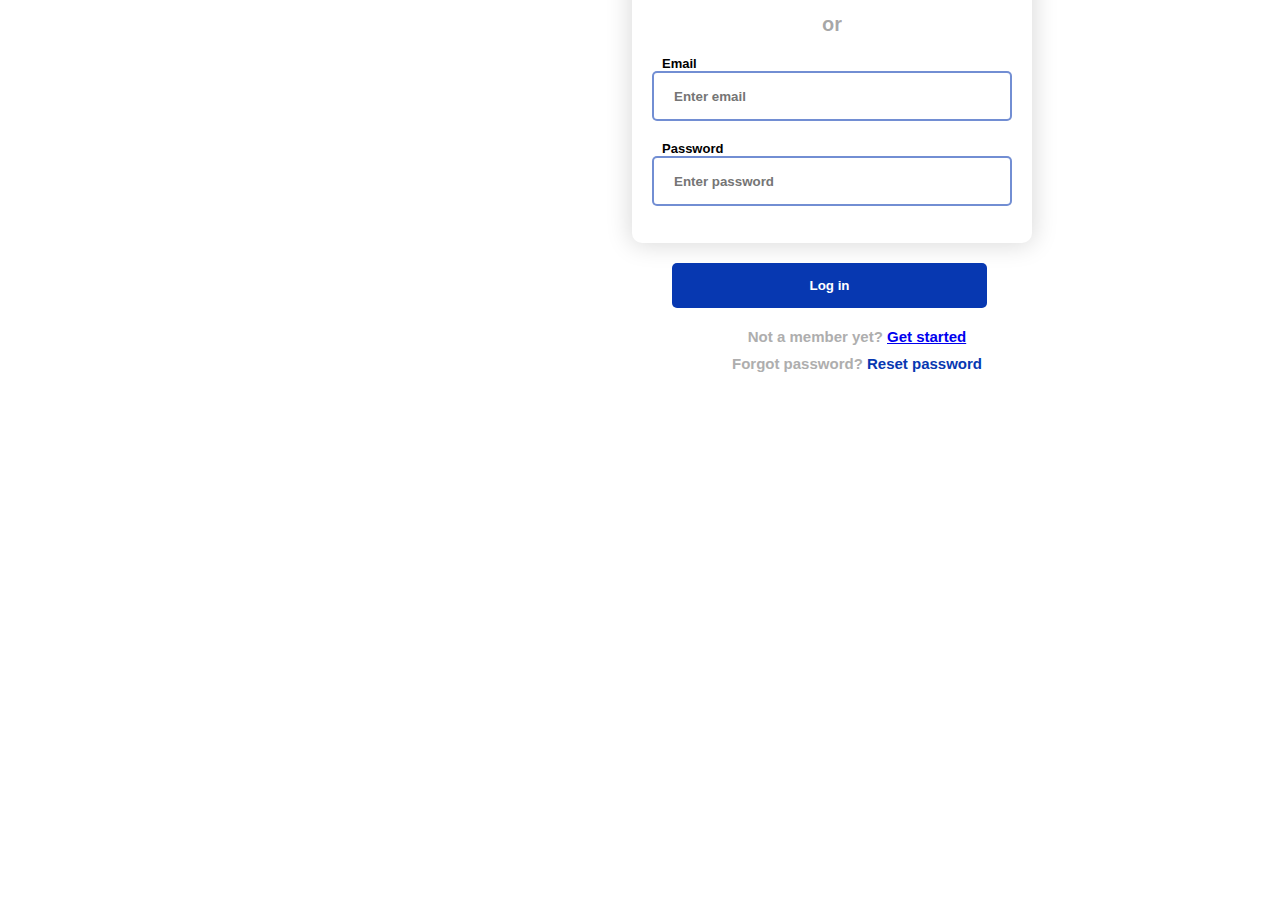
==== login.html @ 44b48aac "new updates made" ====
<!DOCTYPE html>
<html lang="en">
  <head>
    <meta charset="UTF-8" />
    <meta http-equiv="X-UA-Compatible" content="IE=edge" />
    <meta name="viewport" content="width=device-width, initial-scale=1.0" />
    <link rel="stylesheet" href="style.css" />
    <title>Document</title>
  </head>
  <body>
    <!-- Desktop view -->

    <!-- <main>
      <div class="header-container">
        <div class="">
          <p class="title-text">Bits<span>Please</span></p>
        </div>
        <div class="half-circle">
          <img src="./images/half-circle.png" alt="" />
        </div>
      </div>
    </main> -->

    <!-- Sign up form  -->
    <!-- <section class="signupFormWrapper">
     <div id="signupContainer">
        <p class="signup-text">Sign up</p> 
        <form class="signup-form" action="">
         <label for="first name">First name</label>
         <input type="text" placeholder="First name" />
         <label for="Last name">Last name</label>
         <input type="text" placeholder="Last name" />
         <label for="email">Email</label>
         <input type="email" placeholder="Enter email" />
         <label for="password">Password</label>
         <input type="password" placeholder="Enter password" />
         <button type="submit">Log in</button>
        
        </div>
       </form>
       <div class="social-class">
        <div class="facebook">
          <div class="fblogo-wrapper">
            <img class="fb-logo" src="./images/facebook-logo.png" alt="" />
          </div>
          <div class="content"><p>Continue with Facebook</p></div>
        </div>
        <div class="google">
          <div class="google-wrap">
            <img src="./images/google-icon.png" alt="" />
          </div>
          <div class="google-text">
            <p>Continue with Google</p>
          </div>
        </div>
      </div>
     <div>
        <p  class="bottom-text ">Already a member? <span onclick="openTray()"  class="pleaseSignIn" style="cursor: pointer;"> Sign in</span> </p>
     </div>
      <p class="bottom-text">
        Forgot password? <span>Reset password</span>
      </p>
    </div>
    </section> -->
    <!-- End of sign up form -->

    <!-- beginning of log in form -->

    <section class="log-in-wrapper">
      <div class="logInContainer">
        <p class="login-text">Log in</p>
        <form class="logInForm" action="">
          <div class="connect-with-google">
            <img src="./images/google-icon.png" alt="" /><span
              ><p>Sign in with google</p></span
            >
          </div>
          <div class="connect-with-facebook">
            <img src="./images/Fb-logo-two.png" alt="" /><span
              ><p>Sign up with facebook</p></span
            >
          </div>
          <div>
            <p class="or">or</p>
          </div>
          <label for="email">Email</label>
          <input type="email" placeholder="Enter email" required />
          <label for="password">Password</label>
          <input type="password" placeholder="Enter password" required />
        </form>
        <div class="logInFormWrapper">
          <button id="logInForm-button" type="submit">Log in</button>
        </div>
        <div class="base-text-wrapper">
          <p class="base-text">
            Not a member yet? <span><a href="index.html">Get started</a></span>
          </p>
          <p class="base-text">Forgot password? <span>Reset password</span></p>
        </div>
      </div>
    </section>

    <!-- mobile view  -->

    <section class="mobile-container">
      <div class="">
        <p class="title-text">Bits<span>Please</span></p>
      </div>
    </section>

    <!-- Sign up form  -->
    <!-- <section class="signupFormWrapper">
     <div id="signupContainer">
        <p class="signup-text">Sign up</p> 
        <form class="signup-form" action="">
         <label for="first name">First name</label>
         <input type="text" placeholder="First name" />
         <label for="Last name">Last name</label>
         <input type="text" placeholder="Last name" />
         <label for="email">Email</label>
         <input type="email" placeholder="Enter email" />
         <label for="password">Password</label>
         <input type="password" placeholder="Enter password" />
         <button type="submit">Log in</button>
        
        </div>
       </form>
       <div class="social-class">
        <div class="facebook">
          <div class="fblogo-wrapper">
            <img class="fb-logo" src="./images/facebook-logo.png" alt="" />
          </div>
          <div class="content"><p>Continue with Facebook</p></div>
        </div>
        <div class="google">
          <div class="google-wrap">
            <img src="./images/google-icon.png" alt="" />
          </div>
          <div class="google-text">
            <p>Continue with Google</p>
          </div>
        </div>
      </div>
     <div class="bottom-text-wrapper">
        <p  class="bottom-text ">Already a member? <span onclick="openTray()"  class="pleaseSignIn" style="cursor: pointer;"> Sign in</span> </p>
     </div>
     <div>
        <p class="bottom-text">
        Forgot password? <span>Reset password</span>
      </p>
     </div>
    </div>
    </section> -->
    <!-- End of sign up form -->

    <!-- beginning of log in form -->

    <!-- <section class="log-in-wrapper">
        <div class="logInContainer">
            <p class="login-text">Log in</p>
            <form class="logInForm" action="">
                <div class="connect-with-google">
                    <img src="./images/google-icon.png" alt=""><span><p>Sign in with google</p></span>

                </div>
                <div class="connect-with-facebook">
                    <img src="./images/Fb-logo-two.png" alt=""><span><p>Sign up with facebook</p></span>

                </div>
                <div>
                    <p class="or">or</p>

                </div>
                <label for="email">Email</label>
                <input type="email" placeholder="Enter email" required>
                <label for="password">Password</label>
                <input type="password" placeholder="Enter password" required>
            </form>
            <button id="logInForm-button" type="submit">Log in</button>
            <div>
            <p class="base-text">Not a member yet? <span>Get started</span></p>
            <p class="base-text">Forgot password? <span>Reset password</span></p>
            </div>
        </div>
    </section> -->

    <footer>
      <div class="downCircle">
        <img src="./images/down-circle.png" alt="" />
      </div>
    </footer>

    <!-- End of mobile view -->

    <script src="script.js"></script>
  </body>
</html>
---- style.css ----
*,
*::before,
*::after {
  box-sizing: border-box;
  margin: 0;
  padding: 0;
  /* overflow: hidden; */
}

html,
body {
  position: relative;
  margin: 0;
  padding: 0;
  font-family: "Inter", sans-serif;
  /* background-image: url(./images/background-img.png);
  background-repeat: no-repeat;
  background-position: left;
  background-size: cover;
  height: 100vh;
  width: 100vh; */
}

:root {
    --primary-color: #0738b1;
    --white-color: #ffffff;
    --background-color: #E5E5E5;
    --normal-weight: 200;
    --semi-normal-weight: 300
    --lighter-weight: 400;
    --semi-lighter-weight: 500;
    --darker-weight: 600;
    --maxi-darker-weight: 700;
  }

  main {
    /* background-color: red; */
    height: 100vh;
    width: 100vw;
    background-image: url(./images/background-img.png);
    background-position: left;
    background-repeat: no-repeat;
    background-size: cover;
  }

.header-container {
  display: flex;
  justify-content: space-between;
  height: 100vh;
  width: 100vw;
}

.title-text{
    color: var(--white-color);
    font-weight: var(--maxi-darker-weight);
    padding: 10px 10px;
    font-size: 35px;
    margin-left: 30px;
    margin-top: 50px;
}

.title-text span{
    font-weight: normal;
}

.half-circle {
  margin-top: 70px;
}

.mobile-wrapper{
    display: none;
}

/* Sign up form */

.signupFormWrapper{
    position: absolute;
    top: 39%;
    left: 65%;
    transform: translate(-50%, -50%);
    z-index: 10;
    /* border: 2px solid red; */
    /* text-align: center; */
    height: 100vh;
    width: 100vw;
    max-width: 500px;
    max-height: 500px;
    /* display: block; */
}

#signupContainer{
    margin-left: 50px;
}

.signup-form{
    /* border: 2px solid green; */
    box-shadow: 0px 0px 24px 2px #00000026;
  border-radius: 5px;
  width: 100vw;
  max-width: 400px;
  height: 100vh;
  max-height: 400px;
  /* margin-top: -20px; */
}

.signup-text{
    color: black;
    font-weight: var(--maxi-darker-weight);
    font-size: 30px;
  }

  .signup-form label{
    margin-top: 10px;
    display: block;
    color: black;
    font-weight: var(--maxi-darker-weight);
    font-size: 13px;
    padding: 0 30px;
    padding-top: 10px;
  
  }

  .signup-form label:first-child{
    padding-top: 30px;
  }
  
  .signup-form input{
    height: 40px;
    padding: 0 20px;
    width: 90%;
    margin-left: 20px;
    border-radius: 5px;
    border: 2px solid rgba(7, 56, 177, 0.57);
    /* color: rgba(0, 0, 0, 0.3); */
    color:  #0000004D;
    font-weight: var(--darker-weight);
  }

  .signup-form button{
    display: block;
   width: 90%;
   margin-left: 20px;
   border-radius: 5px;
   margin-top: 20px;
   margin-bottom: 10px;
   height: 45px;
   background-color: var(--primary-color);
   border: none;
   color: #ffffff;
   font-weight: var(--darker-weight);
  }
  
  .signup-form input:focus{
    outline: 2px solid rgba(7, 56, 177, 0.57);
    color: black;
  
  }

  .social-class{
    display: flex;
    justify-content: space-evenly;
    /* padding: 5px 5px; */
    /* margin-right: 0px; */
    margin-top: 20px;
    }
    
    .facebook{
      /* border: 2px solid green; */
      background-color:  #395185;
      border-radius: 5px;
      height: 50px;
      width: 150px;
      padding: 5px 5px;
      text-align: center;
      box-shadow: 0px 4px 4px 0px #0000001C;
      display: flex;
      align-items: stretch;
      padding: 10px;
      /* justify-content: space-between; */
    
    }

    .fblogo-wrapper{
        margin-left: 5px;
      }
      
      .fb-logo{
        background-color: white;
        /* border-radius: 2px;
        width: 30px;
        height: 30px; */
      
      
      }
      
      .content{
        color:#ffffff;
        font-size: 12px;
        font-weight: var(--darker-weight);
        padding-left: 10px;
      }
      
      .google{
        /* border: 2px solid red; */
        border-radius: 5px;
        text-align: center;
        width: 150px;
        height: 50px;
        display: flex;
        padding: 10px 10px;
        box-shadow: 0px 3.1756656169891357px 3.1756656169891357px 0px rgba(0, 0, 0, 0.11);
      
      }
      
      
      /* .google-wrap{
        width: 100%;
        height: 100%;
      } */
      
      .google-wrap img{
        width: 40px;
        height: 40px;
      }
      
      .google-text{
        color:  rgba(174, 174, 174, 1);
        font-size: 12px;
        font-weight: var(--darker-weight);
      }

      .bottom-text-wrapper{
        /* border: 2px solid gold; */
      }
      
      .bottom-text{
        /* text-align: center; */
        padding-top: 10px;
        color: rgba(174, 174, 174, 1);
     
        font-weight: var(--darker-weight);
        font-size: 10px;
        /* margin-left: 70px; */
        text-align: center;
        /* position: absolute;
        top: 50%;
        left: 50%; */
      }
      
      .bottom-text span{
        color: var(--primary-color);
      
      }


/* Log in form  */

.log-in-wrapper{
     position: absolute;
    top: 32%;
    left: 65%;
    transform: translate(-50%, -50%);
    z-index: 10;
    /* border: 2px solid red; */
    /* text-align: center; */
    height: 100vh;
    width: 100vw;
    max-width: 500px;
    max-height: 500px;
    display: block;
}



.logInContainer{
    margin-left: 50px;

}


.logInForm{
    box-shadow: 0px 0px 24px 2px #00000026;
    border-radius: 10px;
    width: 100vw;
    max-width: 400px;
    height: 100vh;
    max-height: 380px;
    padding: 20px 0;
    
}


  .login-text{
    color: black;
    font-weight: var(--maxi-darker-weight);
    font-size: 30px;
    margin-bottom: 10px;
  }



  .logInForm label{
    margin-top: 10px;
    display: block;
    color: black;
    font-weight: var(--maxi-darker-weight);
    font-size: 13px;
    padding: 0 30px;
    padding-top: 10px;
  }

  .or{
      text-align: center;
      color: rgba(0, 0, 0, 0.35);
      font-weight: var(--darker-weight);
      font-size: 20px;
      margin-top: 15px;
  }


  .logInForm input{
    height: 50px;
    padding: 0 20px;
    width: 90%;
    margin-left: 20px;
    border-radius: 5px;
    border: 2px solid rgba(7, 56, 177, 0.57);
    /* color: rgba(0, 0, 0, 0.3); */
    color:  #0000004D;
    font-weight: var(--darker-weight);
  }

  .logInForm input:focus{
    outline: 2px solid rgba(7, 56, 177, 0.57);
    color: black;
  }

  .connect-with-google{
    display: flex;
     justify-content: center;
    height: 50px;
    border: 2px solid rgba(7, 56, 177, 0.57);
    width: 90%;
    margin-left: 20px;
    border-radius: 5px;
    text-align: center;

  }

  .connect-with-google img{
      padding-top: 10px;
      padding-bottom: 5px;
  }

  .connect-with-google p{
      margin-left: 5px;
      color: var(--primary-color);
      font-weight: var(--maxi-darker-weight);
     font-size: 17px;
     margin-top: 15px;
     
      /* text-align: center; */
  }

  .connect-with-facebook{
    display: flex;
    justify-content: center;
   height: 50px;
   border: 2px solid rgba(7, 56, 177, 0.57);
   width: 90%;
   margin-left: 20px;
   border-radius: 5px;
   text-align: center;
    margin-top: 15px;
  }

  .connect-with-facebook img{
    padding-top: 10px;
    padding-bottom: 10px;
    margin-left: 30px;
  }
  
  .connect-with-facebook p{
    margin-left: 5px;
    color: var(--primary-color);
    font-weight: var(--maxi-darker-weight);
   font-size: 17px;
   margin-top: 15px;
  }
  
 
  

  #logInForm-button{
    display: block;
    width: 70%;
    margin-left: 40px;
    border-radius: 5px;
    margin-top: 20px;
    margin-bottom: 10px;
    height: 45px;
    background-color: var(--primary-color);
    border: none;
    color: #ffffff;
    font-weight: var(--darker-weight);
  }

       .base-text{
        /* text-align: center; */
        padding-top: 10px;
        color: rgba(174, 174, 174, 1);
        font-weight: var(--darker-weight);
        font-size: 15px;
        /* margin-left: 70px; */
        text-align: center;
      }
      
        .base-text span {
        color: var(--primary-color);
        text-decoration: none;
      }

      footer{
        display: none;
      }


 

      /* Mobile view styling  */
     
      @media only screen and (max-width: 650px){
        *, *::before, *::after{
          margin: 0;
          padding: 0;
        }
          body{
              /* background-color: cyan; */

              margin: 0;
              padding: 0;
          }

          main{
            display: none;
          }
    

          .mobile-container{
            /* border: 2px solid green; */
            width: 100%;
            /* max-width: 350px; */
            height: 350px;
            background-image: url(./images/mobile-view-bg.png);
            background-size: cover;
            background-repeat: no-repeat;
            /* margin-top: -50px; */
          }

          .title-text{
            margin-top: 0;
            padding-top: 50px;
            font-size: 35px;
          }
/* 
          
   
          /* .header-container{
              display: none;
          } */

           /* .mobile-wrapper{
              position: relative;
              height: 100vh;
              max-height: 200px;
              width: 100vw;
              max-width: 200px; 
              background-image: url(./images/mobile-view-bg.png); */
              /* width: 100vw;
              background-color: #0738b1;
              height: 300px;
              border: 2px solid green;
              background-image: url(./images/mobile-view-bg.png);
              background-repeat: no-repeat;
              background-size: cover; */
          /* } */

          /* .down-circle{
              width: 100%;
              height: 100%;
          }

          .down-circle img{
              width: 300px;
              height: 150px;
          }

          .image-wrapper{
              height: 100%;
              width: 100%;
          }

          .mobileImg{
              width: 100px;
              height: 100px;
          }

          .text-title{
            color: var(--white-color);
            font-weight: var(--maxi-darker-weight);
            padding: 10px 10px;
            font-size: 35px;
            margin-left: 130px;
            margin-top: 50px;
            position: absolute;
            top: 0;
            left: 0;
        } */


            /* Sign up form  */

        /* .signupFormWrapper{
            position: fixed;
            top: 60%;
            left: 48%;
            transform: translate(-50%, -50%);
            z-index: 10;
        
            height: 100vh;
            width: 100vw;
            max-width: 500px;
            max-height: 500px;
            display: block;
        } */

    .signupFormWrapper{
    position: absolute;
    top: 65%;
    left: 50%;
    transform: translate(-50%, -50%);
    z-index: 10;
    /* border: 2px solid red; */
    /* text-align: center; */
    height: 100vh;
    width: 100vw;
    max-width: 500px;
    max-height: 500px;
    display: block;
}

        .log-in-wrapper{
     position: absolute;
    top: 65%;
    left: 50%;
    transform: translate(-50%, -50%);
    z-index: 10;
    /* border: 2px solid red; */
    /* text-align: center; */
    height: 100vh;
    width: 100vw;
    max-width: 500px;
    max-height: 500px;
    display: bl;
}

  footer{
            display: block;
          }

          .downCircle{
            /* position: relative; */
            /* top: 100px; */
            margin-top: 500px;
            /* border: 2px solid red; */

          }
          .downCircle img{
            height: 50px;
            width: 50px;
          }
         

        /* .logInwrapper{
          position: fixed;
          top: 20%;
          left: 50%;
          transform: translate(-50%, -50%);
          z-index: 10;
        
          height: 100vh;
          width: 100vw;
          max-width: 500px;
          max-height: 500px;
          display: block;
      } */

        
#signupContainer{
    margin-left: 100px;
}

.signup-form{
    /* border: 2px solid green; */
    box-shadow: 0px 0px 24px 2px #00000026;
  border-radius: 5px;
  width: 100vw;
  max-width: 300px;
  height: 100vh;
  max-height: 400px;
  /* margin-top: -20px; */
}

.signup-text{
    color: black;
    font-weight: var(--maxi-darker-weight);
    font-size: 30px;
  }

  .signup-form label{
    margin-top: 10px;
    display: block;
    color: black;
    font-weight: var(--maxi-darker-weight);
    font-size: 13px;
    padding: 0 30px;
    padding-top: 10px;
  
  }

  .signup-form label:first-child{
    padding-top: 30px;
  }
  
  .signup-form input{
    height: 40px;
    padding: 0 20px;
    width: 90%;
    margin-left: 20px;
    border-radius: 5px;
    border: 2px solid rgba(7, 56, 177, 0.57);
    /* color: rgba(0, 0, 0, 0.3); */
    color:  #0000004D;
    font-weight: var(--darker-weight);
  }

  .signup-form button{
    display: block;
   width: 90%;
   margin-left: 20px;
   border-radius: 5px;
   margin-top: 20px;
   margin-bottom: 10px;
   height: 45px;
   background-color: var(--primary-color);
   border: none;
   color: #ffffff;
   font-weight: var(--darker-weight);
  }
  
  .signup-form input:focus{
    outline: 2px solid rgba(7, 56, 177, 0.57);
    color: black;
  
  }

  .social-class{
    display: flex;
    justify-content: space-evenly;
    padding: 5px 90px;
    /* margin-right: 0px; */
    /* margin-top: 20px; */
    /* margin-left: -10px; */
    margin-right: 10px;
    }
    
    .facebook{
      /* border: 2px solid green; */
      background-color:  #395185;
      border-radius: 5px;
      height: 50px;
      width: 130px;
      padding: 5px 5px;
      text-align: center;
      box-shadow: 0px 4px 4px 0px #0000001C;
      display: flex;
      align-items: stretch;
      padding: 10px;
      /* justify-content: space-between; */
    
    }

    .fblogo-wrapper{
        margin-right: 5px;
      }
      
      .fb-logo{
        background-color: white;
        /* border-radius: 2px;
        width: 30px;
        height: 30px; */
      
      
      }
      
      .content{
        color:#ffffff;
        font-size: 10px;
        font-weight: var(--darker-weight);
        padding-left: 5px;
      }
      
      .google{
        /* border: 2px solid red; */
        border-radius: 5px;
        text-align: center;
        width: 130px;
        height: 50px;
        display: flex;
        padding: 10px 10px;
        box-shadow: 0px 3.1756656169891357px 3.1756656169891357px 0px rgba(0, 0, 0, 0.11);
      
      }
      
      
      /* .google-wrap{
        width: 100%;
        height: 100%;
      } */
      
      .google-wrap img{
        width: 40px;
        height: 40px;
      }
      
      .google-text{
        color:  rgba(174, 174, 174, 1);
        font-size: 10px;
        font-weight: var(--darker-weight);
      }
      
      .bottom-text{
        /* text-align: center; */
        padding-top: 10px;
        color: rgba(174, 174, 174, 1);
        font-weight: var(--darker-weight);
        font-size: 15px;
        /* margin-left: 70px; */
        text-align: center;
      }
      
      .bottom-text span {
        color: var(--primary-color);
        text-decoration: none;
      }

      }


            @media only screen and (max-width: 400px){
              body{
                /* background-color: brown; */
                padding: 0;
                margin: 0;
              }

 .signupFormWrapper{
    position: absolute;
    top: 50%;
    left: 30%;
    transform: translate(-50%, -50%);
    z-index: 10;
    /* border: 2px solid red; */
    /* text-align: center; */
    height: 100vh;
    width: 100vw;
    max-width: 500px;
    max-height: 500px;
    display: block;
}

/* #signupContainer{
  width: 500px;
} */

        .log-in-wrapper{
     position: absolute;
    top: 50%;
    left: 15%;
    transform: translate(-50%, -50%);
    z-index: 10;
    /* border: 2px solid red; */
    /* text-align: center; */
    height: 100vh;
    width: 100vw;
    max-width: 200px;
    max-height: 500px;
    display: block;
    /* padding: 0 10px; */
}


 .login-text{
    color: black;
    font-weight: var(--maxi-darker-weight);
    font-size: 30px;
    margin-bottom: 10px;
    margin-left: 20px;
  }

  .base-text-wrapper{
    width: 200%;
    margin-left: 20px;
  }

     .base-text{
        /* text-align: center; */
        padding-top: 10px;
        color: rgba(174, 174, 174, 1);
        font-weight: var(--darker-weight);
        font-size: 15px;
        /* margin-left: 70px; */
        text-align: center;
      }
      
        .base-text span a {
        color: var(--primary-color);
        text-decoration: none;
      }

     .social-class{
       /* border: 2px solid green; */
    display: flex;
    justify-content: space-evenly;
    /* padding: 5px 5px; */
    margin-left: 50px;
    margin-top: 10px;
    width: 100%;
    }
    
    .facebook{
      /* border: 2px solid green; */
      background-color:  #395185;
      border-radius: 5px;
      height: 50px;
      width: 50%;
      padding: 5px 5px;
      text-align: center;
      box-shadow: 0px 4px 4px 0px #0000001C;
      display: flex;
      align-items: stretch;
      padding: 5px;
      /* justify-content: space-between; */
    
    }

    .fblogo-wrapper{
        margin-left: 2px;
      }
      
      .fb-logo{
        background-color: white;
       
        width: 30px;
        height: 30px;
      
      
      }
      
      .content{
        color:#ffffff;
        font-size: 12px;
        font-weight: var(--darker-weight);
        padding-left: 10px;
      }
      
      .google{
        /* border: 2px solid red; */
        border-radius: 5px;
        text-align: center;
        width: 150px;
        /* width: 50%; */
        height: 50px;
        display: flex;
        padding: 10px 10px;
        box-shadow: 0px 3.1756656169891357px 3.1756656169891357px 0px rgba(0, 0, 0, 0.11);
      
      }
      
      
      /* .google-wrap{
        width: 100%;
        height: 100%;
      } */
      
      .google-wrap img{
        width: 30px;
        height: 30px;
      }
      
      .google-text{
        color:  rgba(174, 174, 174, 1);
        font-size: 12px;
        font-weight: var(--darker-weight);
      }
      

      .bottom-text-wrapper{
        margin-right: 100px;
      }

      .bottom-text{
        /* text-align: center; */
        padding-top: 10px;
        color: rgba(174, 174, 174, 1);
        font-weight: var(--darker-weight);
        font-size: 12px;
        /* margin-left: 70px; */
        text-align: center;
        margin-left: 100px;
      }
      
      .bottom-text span{
        color: var(--primary-color);
        text-decoration: none;
      }

         .downCircle{
            /* position: relative; */
            /* top: 100px; */
            margin-top: 500px;
            /* border: 2px solid red; */
            padding-top: 100px;

          }
          .downCircle img{
            height: 50px;
            width: 150px;
          }

          .logInFormWrapper{
            width: 100%;
          }

           #logInForm-button{
    display: block;
    width: 200%;
    margin-left: 40px;
    border-radius: 5px;
    margin-top: 20px;
    margin-bottom: 10px;
    height: 45px;
    background-color: var(--primary-color);
    border: none;
    color: #ffffff;
    font-weight: var(--darker-weight);
  }


            }
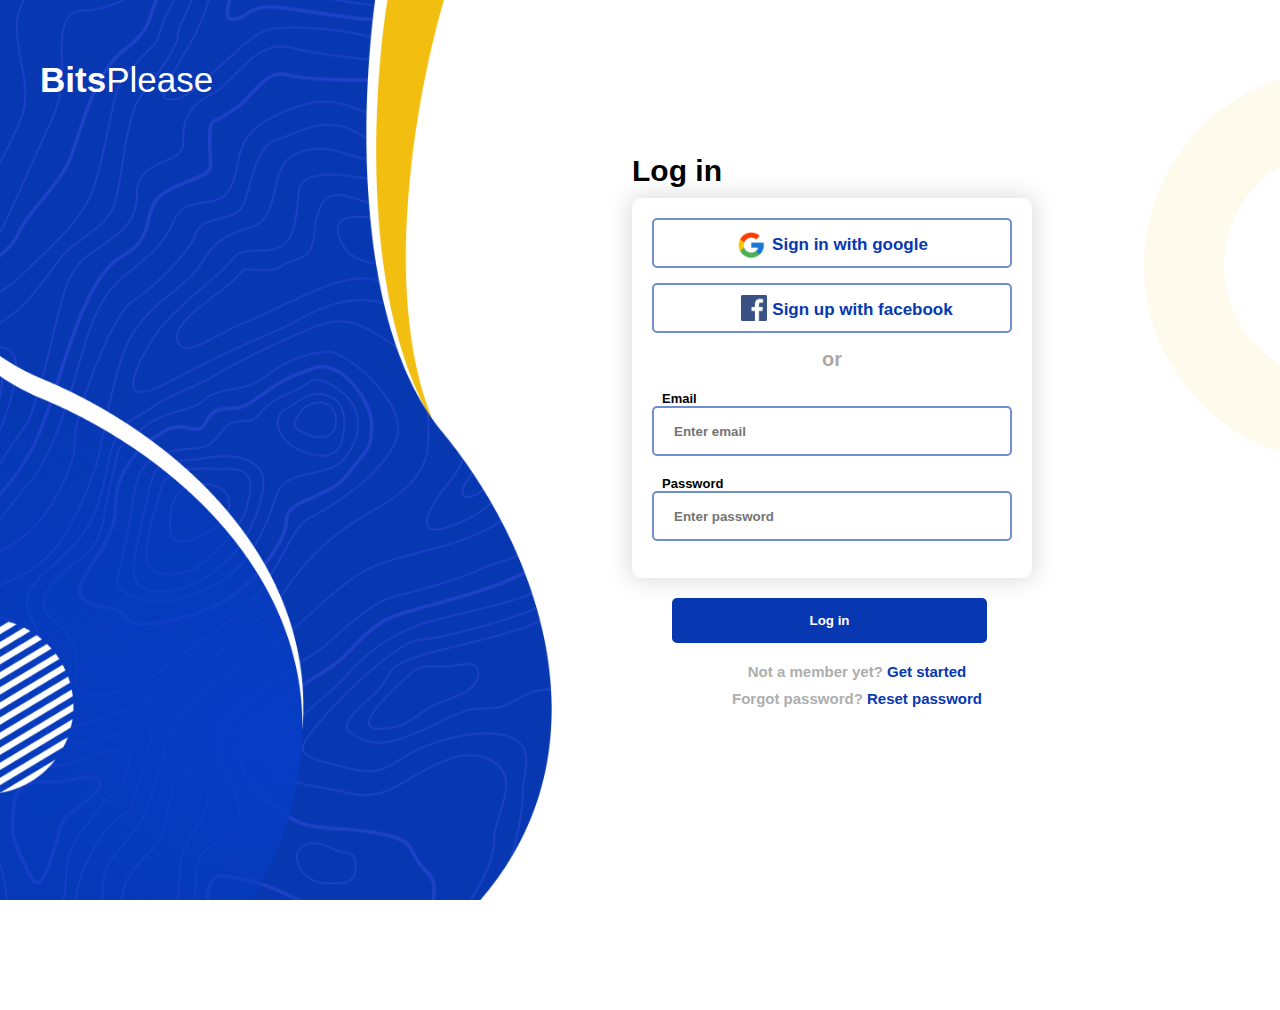
==== commit 93991dfe: "new changes made" ====
--- a/login.html
+++ b/login.html
@@ -10,7 +10,7 @@
   <body>
     <!-- Desktop view -->
 
-    <!-- <main>
+    <main>
       <div class="header-container">
         <div class="">
           <p class="title-text">Bits<span>Please</span></p>
@@ -19,7 +19,7 @@
           <img src="./images/half-circle.png" alt="" />
         </div>
       </div>
-    </main> -->
+    </main>
 
     <!-- Sign up form  -->
     <!-- <section class="signupFormWrapper">
--- a/style.css
+++ b/style.css
@@ -36,6 +36,7 @@
   main {
     /* background-color: red; */
     height: 100vh;
+ 
     width: 100vw;
     background-image: url(./images/background-img.png);
     background-position: left;
@@ -228,11 +229,11 @@
         font-size: 12px;
         font-weight: var(--darker-weight);
       }
-
+/* 
       .bottom-text-wrapper{
-        /* border: 2px solid gold; */
-      }
-      
+        border: 2px solid gold;
+      }
+       */
       .bottom-text{
         /* text-align: center; */
         padding-top: 10px;
@@ -252,12 +253,17 @@
       
       }
 
+      .bottom-text span a{
+        color: var(--primary-color);
+        text-decoration: none;
+      }
+
 
 /* Log in form  */
 
 .log-in-wrapper{
      position: absolute;
-    top: 32%;
+    top: 40%;
     left: 65%;
     transform: translate(-50%, -50%);
     z-index: 10;
@@ -416,6 +422,11 @@
       }
       
         .base-text span {
+        color: var(--primary-color);
+        text-decoration: none;
+      }
+
+      .base-text span a{
         color: var(--primary-color);
         text-decoration: none;
       }
